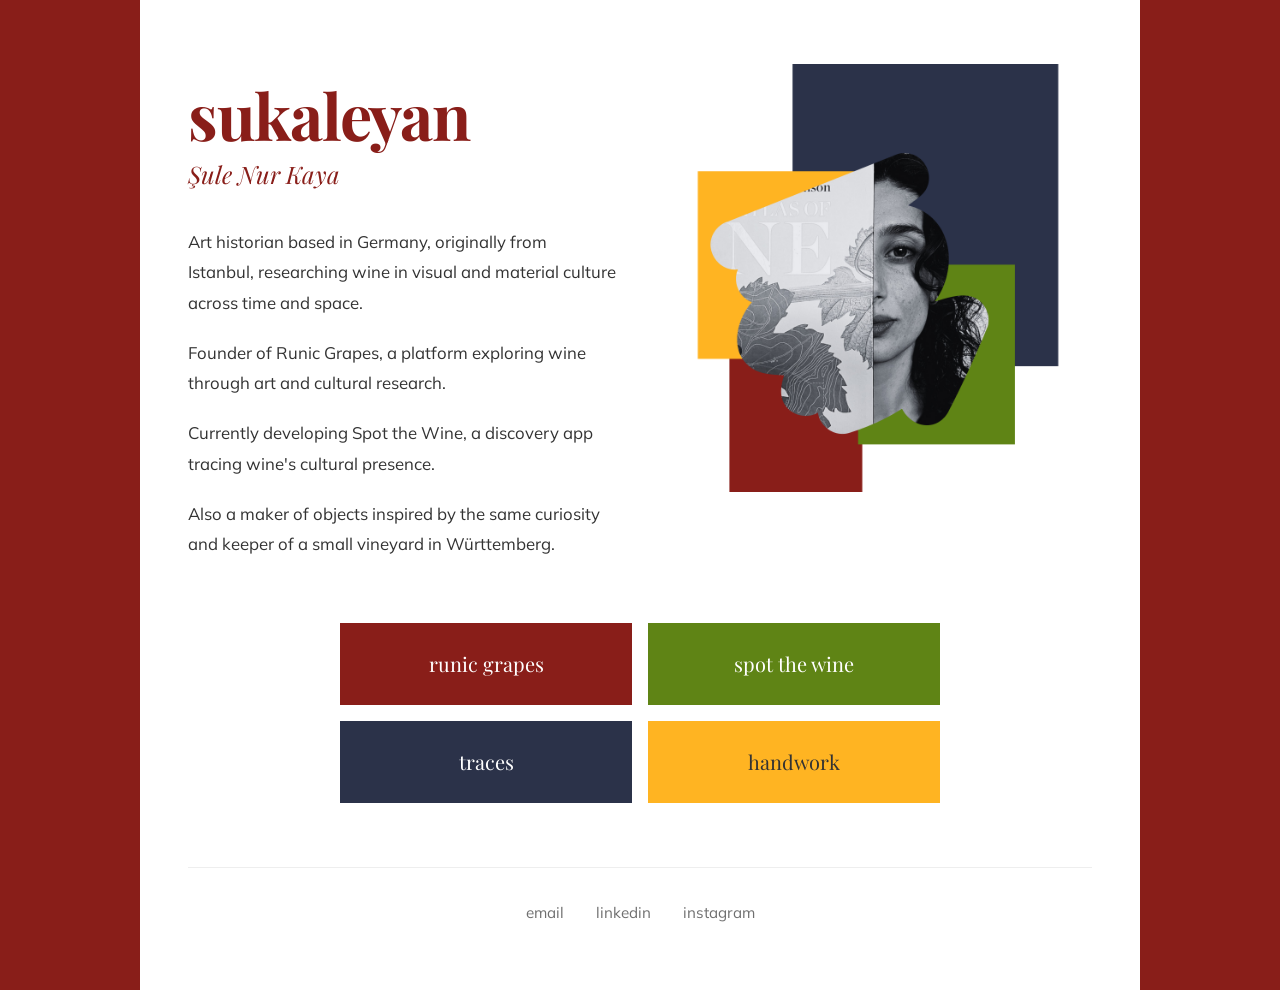
==== index.html @ 92184916 "Change body font from Inter to Mulish" ====
<!DOCTYPE html>
<html lang="en">
<head>
  <meta charset="UTF-8">
  <meta name="viewport" content="width=device-width, initial-scale=1.0">
  <meta name="description" content="Şule Nur Kaya — Art historian exploring wine's presence in art, architecture, and material culture.">
  <meta name="author" content="Şule Nur Kaya">
  <title>Sukaleyan | Şule Nur Kaya</title>

  <!-- Structured data -->
  <script type="application/ld+json">
  {
    "@context": "https://schema.org",
    "@type": "Person",
    "name": "Şule Nur Kaya",
    "alternateName": "Sukaleyan",
    "url": "https://sukaleyan.com",
    "sameAs": [
      "https://instagram.com/sukaleyan",
      "https://linkedin.com/in/sukaleyan",
      "https://runicgrapes.com"
    ],
    "jobTitle": "Art Historian",
    "description": "Art historian exploring wine in visual and material culture. Founder of Runic Grapes."
  }
  </script>

  <!-- Fonts -->
  <link rel="preconnect" href="https://fonts.googleapis.com">
  <link rel="preconnect" href="https://fonts.gstatic.com" crossorigin>
  <link href="https://fonts.googleapis.com/css2?family=Playfair+Display:ital,wght@0,400;0,700;1,400&family=Mulish:wght@400;500;600&display=swap" rel="stylesheet">

  <style>
    * {
      margin: 0;
      padding: 0;
      box-sizing: border-box;
    }

    :root {
      --burgundy: #891e19;
      --navy: #2b3249;
      --green: #5f8415;
      --gold: #ffb422;
      --white: #ffffff;
      --text-dark: #333333;
    }

    body {
      font-family: 'Mulish', -apple-system, BlinkMacSystemFont, sans-serif;
      font-weight: 400;
      line-height: 1.7;
      color: var(--text-dark);
      background-color: var(--burgundy);
      min-height: 100vh;
    }

    .container {
      max-width: 1000px;
      margin: 0 auto;
      padding: 4rem 3rem;
      background-color: var(--white);
      min-height: 100vh;
    }

    /* Hero Section - Two Column Layout */
    .hero {
      display: grid;
      grid-template-columns: 1fr 1fr;
      gap: 3rem;
      align-items: start;
      margin-bottom: 4rem;
    }

    .hero__content {
      padding-top: 1rem;
    }

    /* Header */
    .header__name {
      font-family: 'Playfair Display', Georgia, serif;
      font-size: 4rem;
      font-weight: 700;
      color: var(--burgundy);
      letter-spacing: -0.02em;
      line-height: 1.1;
      margin-bottom: 0.25rem;
    }

    .header__fullname {
      font-family: 'Playfair Display', Georgia, serif;
      font-size: 1.5rem;
      font-weight: 400;
      font-style: italic;
      color: var(--burgundy);
      margin-bottom: 2rem;
    }

    /* Bio */
    .bio {
      font-size: 1.05rem;
      line-height: 1.8;
    }

    .bio p {
      margin-bottom: 1.25rem;
    }

    .bio p:last-child {
      margin-bottom: 0;
    }

    /* Collage */
    .hero__collage {
      display: flex;
      justify-content: center;
      align-items: flex-start;
    }

    .hero__collage img {
      max-width: 100%;
      height: auto;
      max-height: 500px;
      object-fit: contain;
    }

    /* Projects Grid - 2x2 */
    .projects {
      display: grid;
      grid-template-columns: repeat(2, 1fr);
      gap: 1rem;
      max-width: 600px;
      margin: 0 auto 4rem auto;
    }

    .project {
      display: flex;
      align-items: center;
      justify-content: center;
      text-decoration: none;
      color: var(--white);
      font-family: 'Playfair Display', Georgia, serif;
      font-size: 1.25rem;
      font-weight: 400;
      text-align: center;
      padding: 1.5rem 2rem;
      transition: transform 0.2s ease, box-shadow 0.2s ease;
    }

    .project:hover {
      transform: translateY(-3px);
      box-shadow: 0 6px 20px rgba(0,0,0,0.15);
    }

    .project--runic {
      background-color: var(--burgundy);
    }

    .project--stw {
      background-color: var(--green);
    }

    .project--traces {
      background-color: var(--navy);
    }

    .project--handwork {
      background-color: var(--gold);
      color: var(--text-dark);
    }

    /* Footer */
    .footer {
      padding-top: 2rem;
      border-top: 1px solid #eee;
      display: flex;
      justify-content: center;
      gap: 2rem;
      flex-wrap: wrap;
    }

    .footer__link {
      color: var(--text-dark);
      text-decoration: none;
      font-size: 0.95rem;
      opacity: 0.7;
      transition: opacity 0.2s ease;
    }

    .footer__link:hover {
      opacity: 1;
    }

    /* Responsive */
    @media (max-width: 800px) {
      body {
        background-color: var(--white);
      }

      .container {
        padding: 3rem 1.5rem;
      }

      .hero {
        grid-template-columns: 1fr;
        gap: 2.5rem;
      }

      .hero__collage {
        order: -1;
      }

      .hero__collage img {
        max-height: 400px;
      }

      .header__name {
        font-size: 3rem;
      }

      .header__fullname {
        font-size: 1.25rem;
      }

      .bio {
        font-size: 1rem;
      }

      .projects {
        max-width: 100%;
      }

      .project {
        font-size: 1.1rem;
        padding: 1.25rem 1.5rem;
      }
    }

    @media (max-width: 500px) {
      .header__name {
        font-size: 2.5rem;
      }

      .projects {
        grid-template-columns: 1fr;
      }

      .footer {
        justify-content: center;
      }
    }
  </style>
</head>
<body>

  <main class="container">
    <!-- Hero Section -->
    <section class="hero">
      <div class="hero__content">
        <!-- Header -->
        <header>
          <h1 class="header__name">sukaleyan</h1>
          <p class="header__fullname">Şule Nur Kaya</p>
        </header>

        <!-- Bio -->
        <div class="bio">
          <p>Art historian based in Germany, originally from Istanbul, researching wine in visual and material culture across time and space.</p>
          <p>Founder of Runic Grapes, a platform exploring wine through art and cultural research.</p>
          <p>Currently developing Spot the Wine, a discovery app tracing wine's cultural presence.</p>
          <p>Also a maker of objects inspired by the same curiosity and keeper of a small vineyard in Württemberg.</p>
        </div>
      </div>

      <!-- Collage -->
      <div class="hero__collage">
        <img src="images/collage.png" alt="Şule Nur Kaya with The World Atlas of Wine - creative collage">
      </div>
    </section>

    <!-- Projects -->
    <section class="projects">
      <a href="https://runicgrapes.com" target="_blank" rel="noopener" class="project project--runic">runic grapes</a>
      <a href="https://runicgrapes.com/spot-the-wine.html" target="_blank" rel="noopener" class="project project--stw">spot the wine</a>
      <a href="traces.html" class="project project--traces">traces</a>
      <a href="handwork.html" class="project project--handwork">handwork</a>
    </section>

    <!-- Footer -->
    <footer class="footer">
      <a href="mailto:kayasulenur@gmail.com" class="footer__link">email</a>
      <a href="https://linkedin.com/in/sukaleyan" target="_blank" rel="noopener" class="footer__link">linkedin</a>
      <a href="https://instagram.com/sukaleyan" target="_blank" rel="noopener" class="footer__link">instagram</a>
    </footer>
  </main>

</body>
</html>
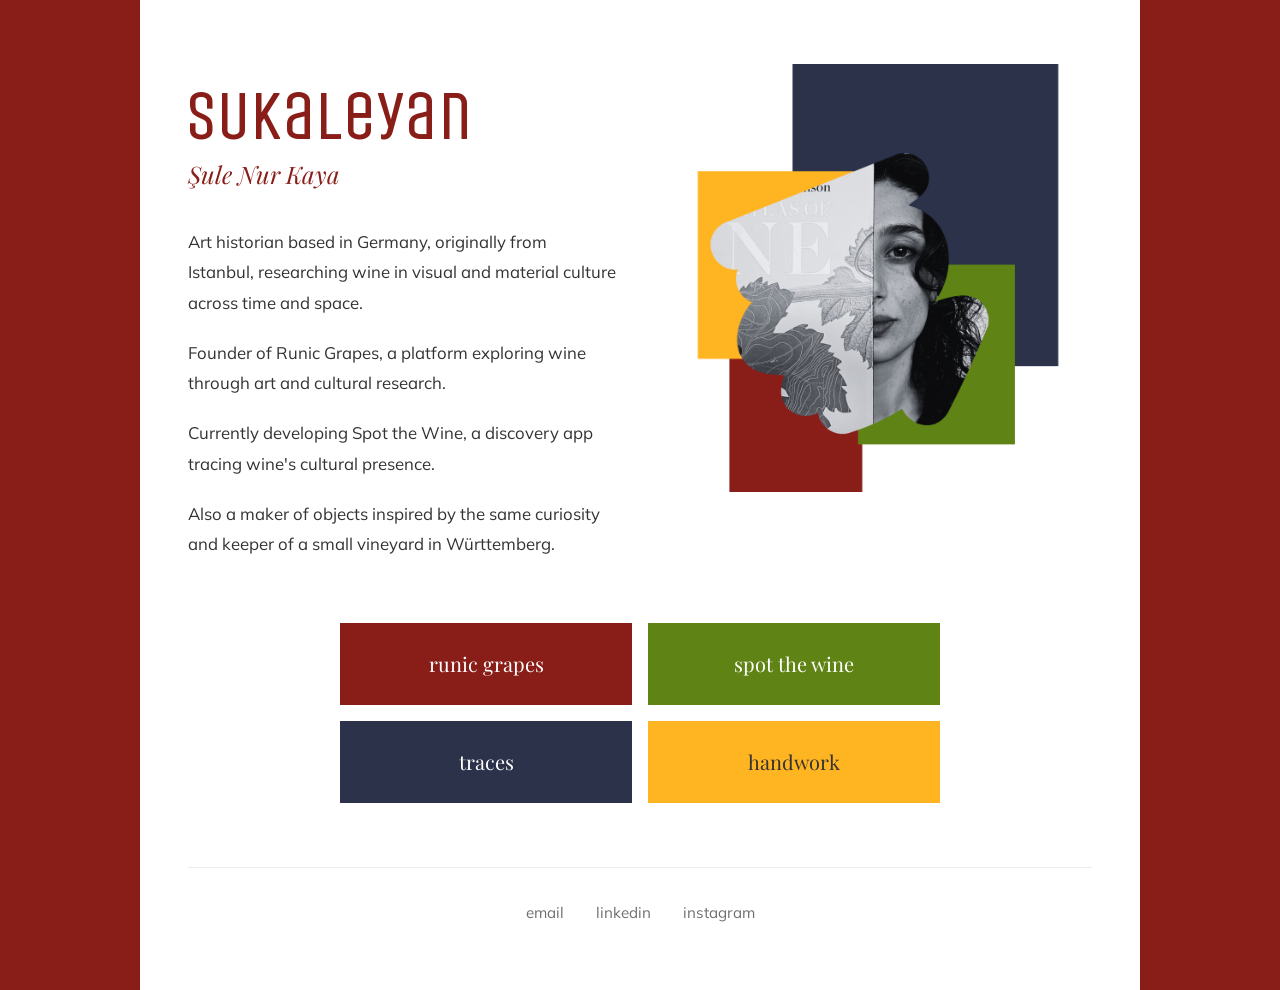
==== commit 2624be44: "Add Laqonic font for sukaleyan header" ====
--- a/index.html
+++ b/index.html
@@ -31,6 +31,15 @@
   <link href="https://fonts.googleapis.com/css2?family=Playfair+Display:ital,wght@0,400;0,700;1,400&family=Mulish:wght@400;500;600&display=swap" rel="stylesheet">
 
   <style>
+    @font-face {
+      font-family: 'Laqonic';
+      src: url('fonts/Laqonic4FUnicase-Light.woff2') format('woff2'),
+           url('fonts/Laqonic4FUnicase-Light.woff') format('woff');
+      font-weight: 300;
+      font-style: normal;
+      font-display: swap;
+    }
+
     * {
       margin: 0;
       padding: 0;
@@ -78,11 +87,11 @@
 
     /* Header */
     .header__name {
-      font-family: 'Playfair Display', Georgia, serif;
+      font-family: 'Laqonic', sans-serif;
       font-size: 4rem;
-      font-weight: 700;
+      font-weight: 300;
       color: var(--burgundy);
-      letter-spacing: -0.02em;
+      letter-spacing: 0.05em;
       line-height: 1.1;
       margin-bottom: 0.25rem;
     }
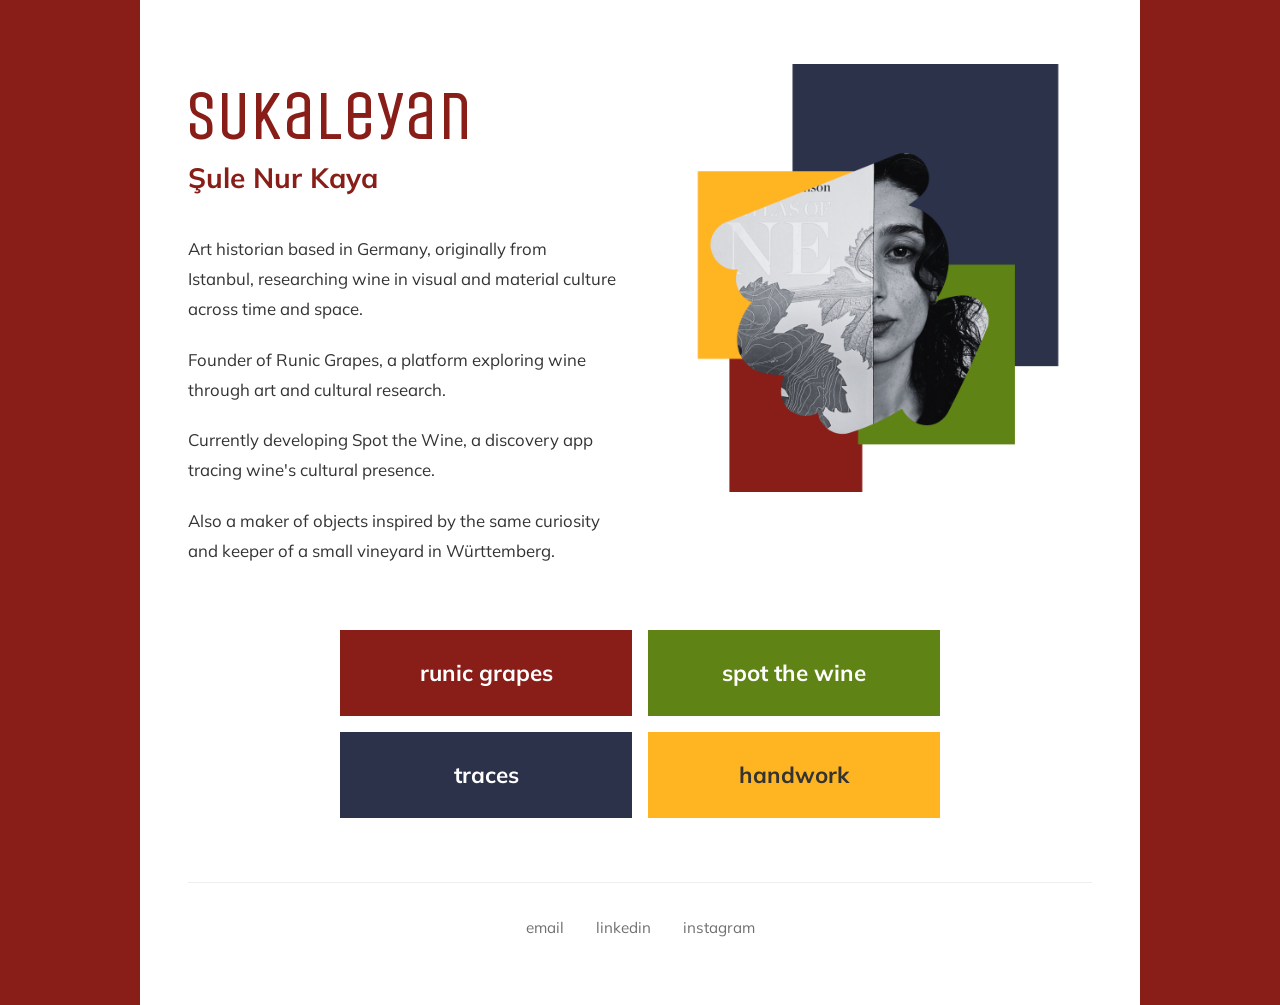
==== commit 7f932a01: "Change fullname and project buttons to Mulish bold" ====
--- a/index.html
+++ b/index.html
@@ -28,7 +28,7 @@
   <!-- Fonts -->
   <link rel="preconnect" href="https://fonts.googleapis.com">
   <link rel="preconnect" href="https://fonts.gstatic.com" crossorigin>
-  <link href="https://fonts.googleapis.com/css2?family=Playfair+Display:ital,wght@0,400;0,700;1,400&family=Mulish:wght@400;500;600&display=swap" rel="stylesheet">
+  <link href="https://fonts.googleapis.com/css2?family=Mulish:wght@400;500;600;700&display=swap" rel="stylesheet">
 
   <style>
     @font-face {
@@ -97,10 +97,9 @@
     }
 
     .header__fullname {
-      font-family: 'Playfair Display', Georgia, serif;
-      font-size: 1.5rem;
-      font-weight: 400;
-      font-style: italic;
+      font-family: 'Mulish', sans-serif;
+      font-size: 1.75rem;
+      font-weight: 700;
       color: var(--burgundy);
       margin-bottom: 2rem;
     }
@@ -148,9 +147,9 @@
       justify-content: center;
       text-decoration: none;
       color: var(--white);
-      font-family: 'Playfair Display', Georgia, serif;
-      font-size: 1.25rem;
-      font-weight: 400;
+      font-family: 'Mulish', sans-serif;
+      font-size: 1.4rem;
+      font-weight: 700;
       text-align: center;
       padding: 1.5rem 2rem;
       transition: transform 0.2s ease, box-shadow 0.2s ease;
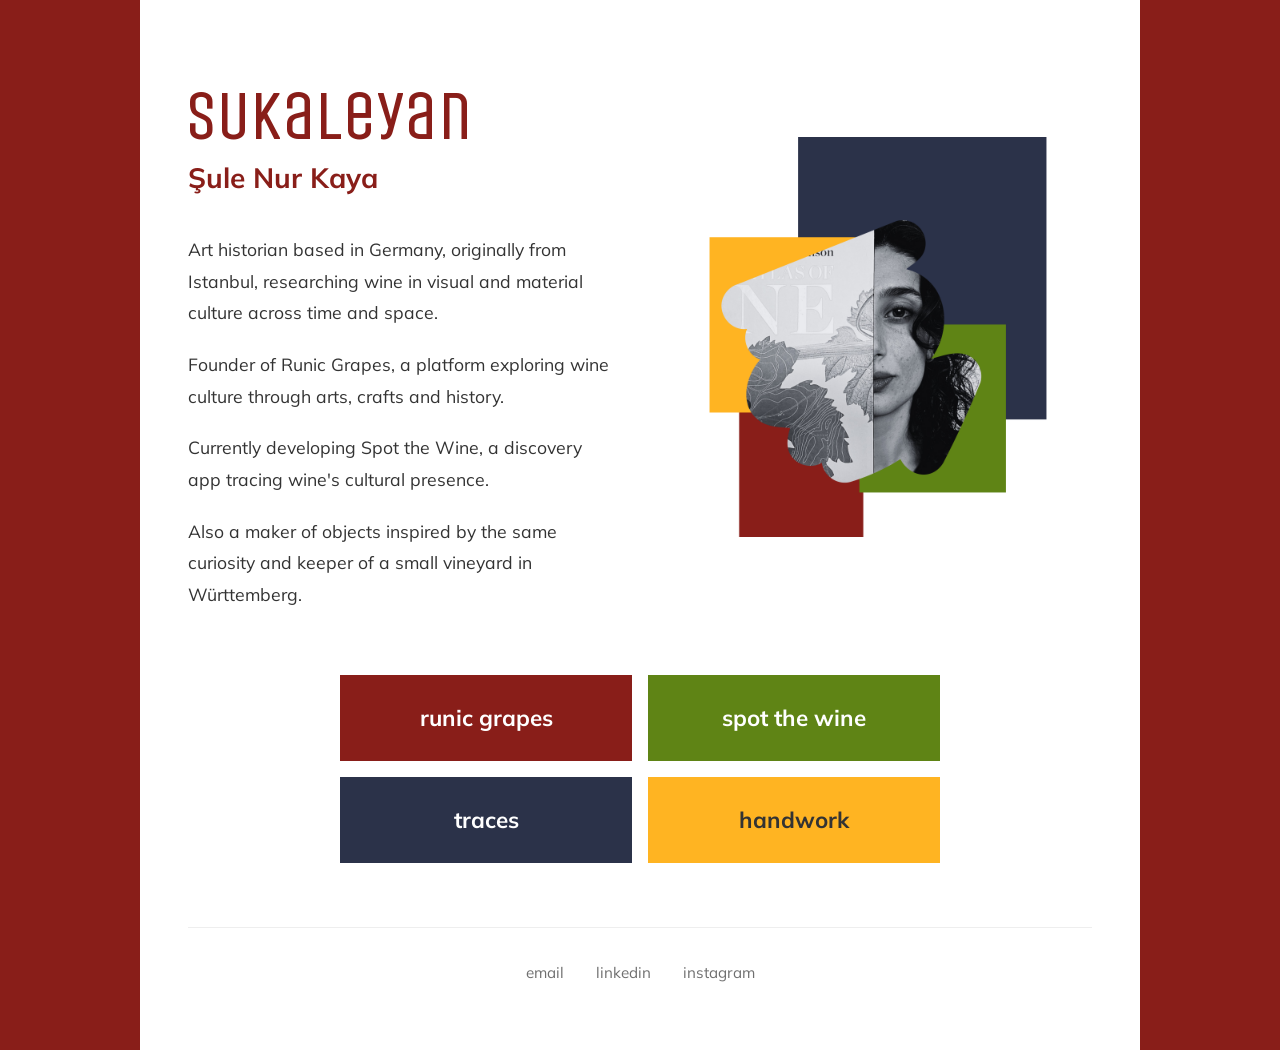
==== commit 0d756d5f: "Align hero vertically, smaller collage, larger bio text, update Runic Grapes description" ====
--- a/index.html
+++ b/index.html
@@ -77,7 +77,7 @@
       display: grid;
       grid-template-columns: 1fr 1fr;
       gap: 3rem;
-      align-items: start;
+      align-items: center;
       margin-bottom: 4rem;
     }
 
@@ -106,7 +106,7 @@
 
     /* Bio */
     .bio {
-      font-size: 1.05rem;
+      font-size: 1.1rem;
       line-height: 1.8;
     }
 
@@ -128,7 +128,7 @@
     .hero__collage img {
       max-width: 100%;
       height: auto;
-      max-height: 500px;
+      max-height: 400px;
       object-fit: contain;
     }
 
@@ -274,7 +274,7 @@
         <!-- Bio -->
         <div class="bio">
           <p>Art historian based in Germany, originally from Istanbul, researching wine in visual and material culture across time and space.</p>
-          <p>Founder of Runic Grapes, a platform exploring wine through art and cultural research.</p>
+          <p>Founder of Runic Grapes, a platform exploring wine culture through arts, crafts and history.</p>
           <p>Currently developing Spot the Wine, a discovery app tracing wine's cultural presence.</p>
           <p>Also a maker of objects inspired by the same curiosity and keeper of a small vineyard in Württemberg.</p>
         </div>
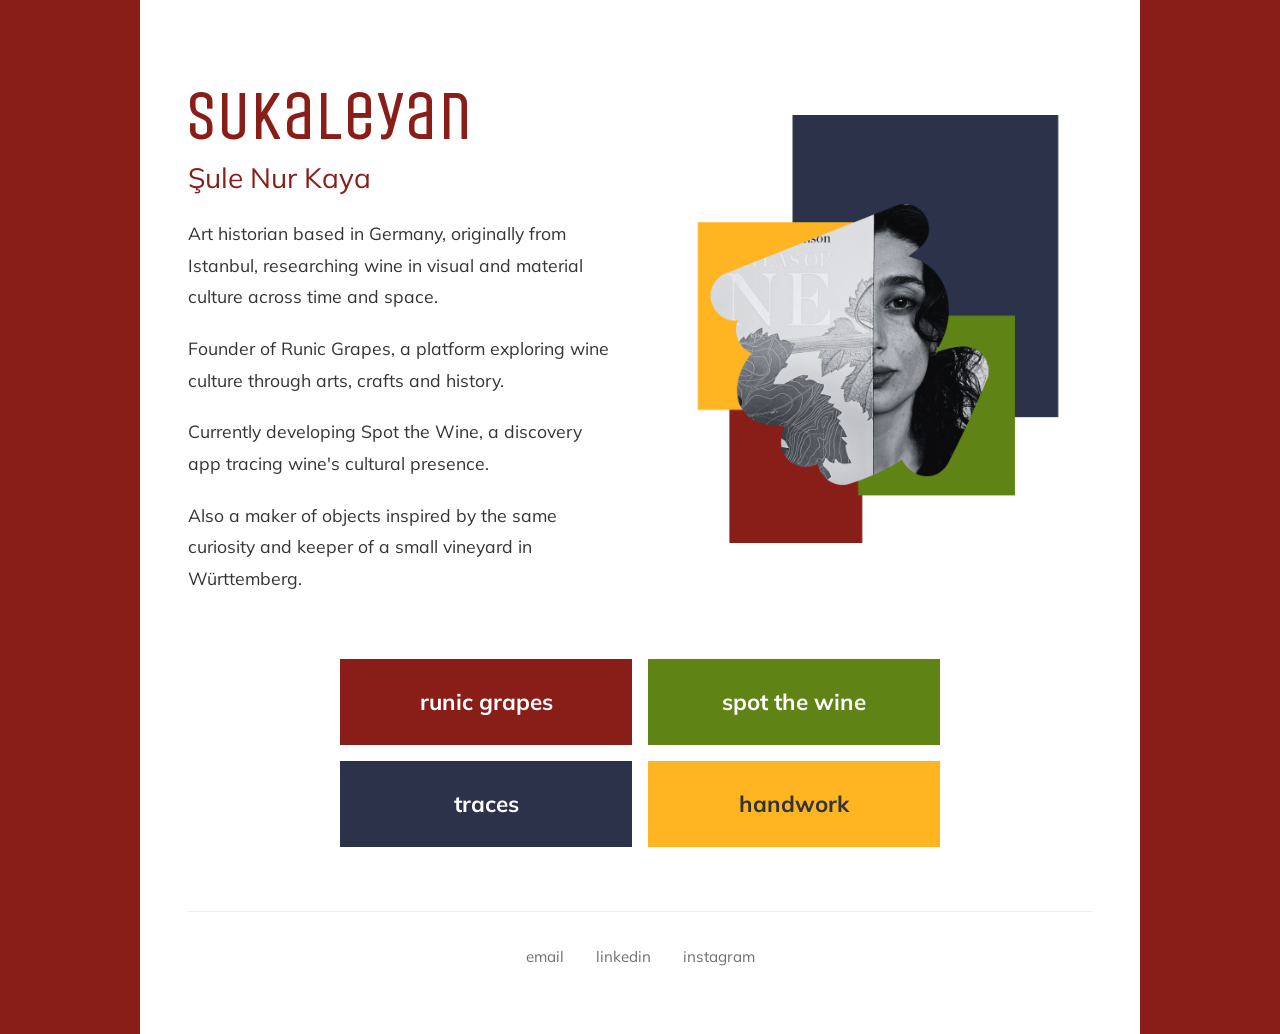
==== commit 929eb47b: "Fix fullname weight, larger collage, less spacing, add Laqonic to all page headers" ====
--- a/index.html
+++ b/index.html
@@ -99,9 +99,9 @@
     .header__fullname {
       font-family: 'Mulish', sans-serif;
       font-size: 1.75rem;
-      font-weight: 700;
+      font-weight: 400;
       color: var(--burgundy);
-      margin-bottom: 2rem;
+      margin-bottom: 1rem;
     }
 
     /* Bio */
@@ -128,7 +128,7 @@
     .hero__collage img {
       max-width: 100%;
       height: auto;
-      max-height: 400px;
+      max-height: 480px;
       object-fit: contain;
     }
 
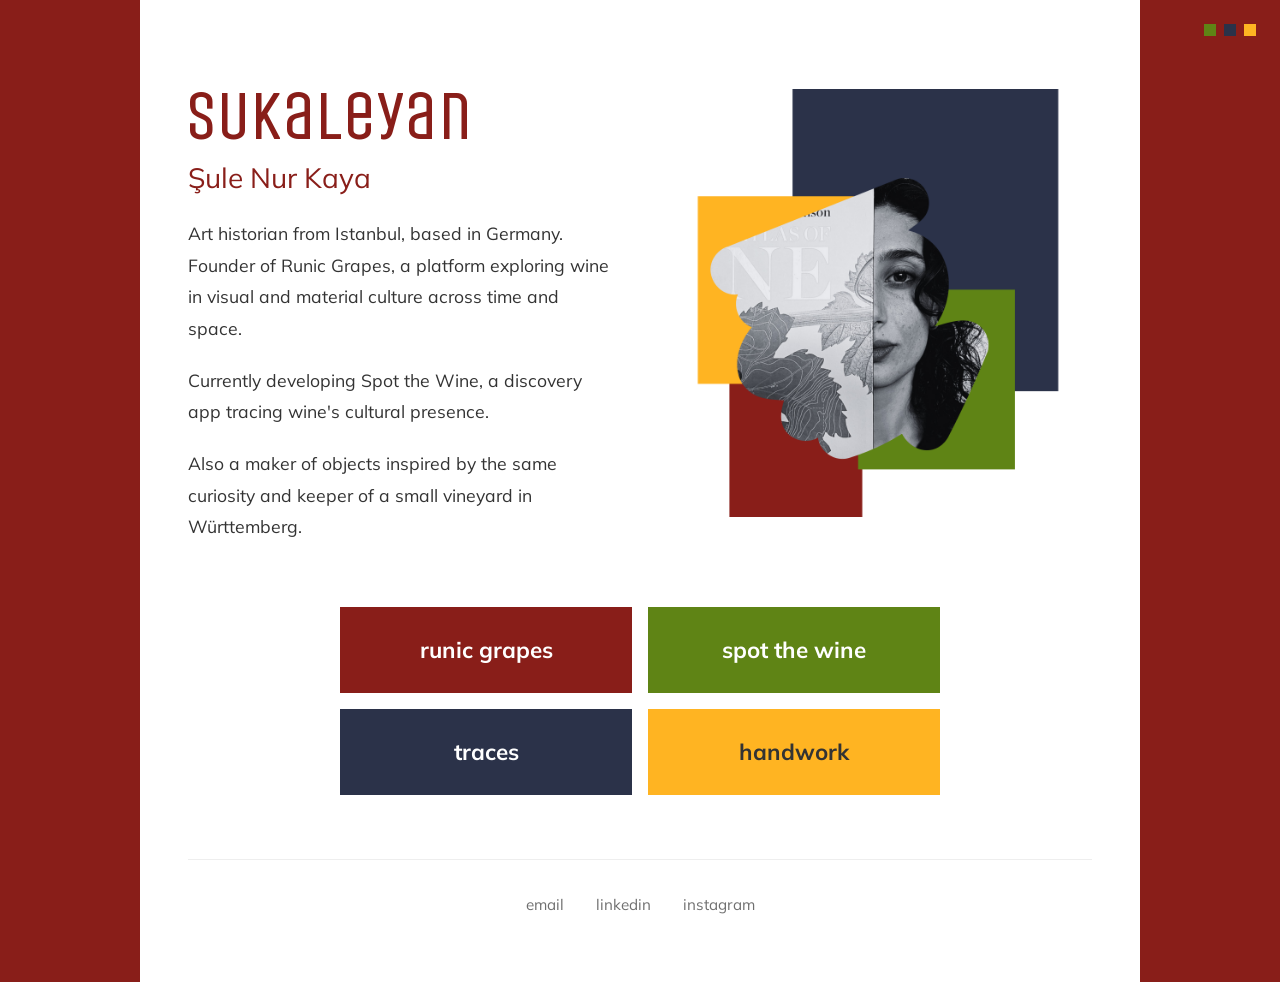
==== commit 43013d7d: "Add mini-nav, update mobile layout, combine bio, add Istanbul traces - Add fixed mini-nav with color" ====
--- a/index.html
+++ b/index.html
@@ -177,6 +177,54 @@
       color: var(--text-dark);
     }
 
+    /* Mini Nav */
+    .mini-nav {
+      position: fixed;
+      top: 1.5rem;
+      right: 1.5rem;
+      display: flex;
+      gap: 0.5rem;
+      z-index: 100;
+    }
+
+    .mini-nav__item {
+      width: 12px;
+      height: 12px;
+      display: block;
+      position: relative;
+    }
+
+    .mini-nav__item--runic { background-color: var(--burgundy); }
+    .mini-nav__item--stw { background-color: var(--green); }
+    .mini-nav__item--traces { background-color: var(--navy); }
+    .mini-nav__item--handwork { background-color: var(--gold); }
+
+    .mini-nav__label {
+      position: absolute;
+      top: 100%;
+      right: 0;
+      margin-top: 0.5rem;
+      font-family: 'Mulish', sans-serif;
+      font-size: 0.75rem;
+      font-weight: 600;
+      color: var(--text-dark);
+      white-space: nowrap;
+      opacity: 0;
+      transform: translateY(-4px);
+      transition: opacity 0.2s ease, transform 0.2s ease;
+      pointer-events: none;
+    }
+
+    .mini-nav__item:hover .mini-nav__label {
+      opacity: 1;
+      transform: translateY(0);
+    }
+
+    .mini-nav__item:hover {
+      transform: scale(1.2);
+      transition: transform 0.15s ease;
+    }
+
     /* Footer */
     .footer {
       padding-top: 2rem;
@@ -215,7 +263,7 @@
       }
 
       .hero__collage {
-        order: -1;
+        order: 1;
       }
 
       .hero__collage img {
@@ -260,6 +308,22 @@
   </style>
 </head>
 <body>
+
+  <!-- Mini Navigation -->
+  <nav class="mini-nav">
+    <a href="https://runicgrapes.com" target="_blank" rel="noopener" class="mini-nav__item mini-nav__item--runic">
+      <span class="mini-nav__label">runic grapes</span>
+    </a>
+    <a href="https://runicgrapes.com/spot-the-wine.html" target="_blank" rel="noopener" class="mini-nav__item mini-nav__item--stw">
+      <span class="mini-nav__label">spot the wine</span>
+    </a>
+    <a href="traces.html" class="mini-nav__item mini-nav__item--traces">
+      <span class="mini-nav__label">traces</span>
+    </a>
+    <a href="handwork.html" class="mini-nav__item mini-nav__item--handwork">
+      <span class="mini-nav__label">handwork</span>
+    </a>
+  </nav>
 
   <main class="container">
     <!-- Hero Section -->
@@ -273,8 +337,7 @@
 
         <!-- Bio -->
         <div class="bio">
-          <p>Art historian based in Germany, originally from Istanbul, researching wine in visual and material culture across time and space.</p>
-          <p>Founder of Runic Grapes, a platform exploring wine culture through arts, crafts and history.</p>
+          <p>Art historian from Istanbul, based in Germany. Founder of Runic Grapes, a platform exploring wine in visual and material culture across time and space.</p>
           <p>Currently developing Spot the Wine, a discovery app tracing wine's cultural presence.</p>
           <p>Also a maker of objects inspired by the same curiosity and keeper of a small vineyard in Württemberg.</p>
         </div>
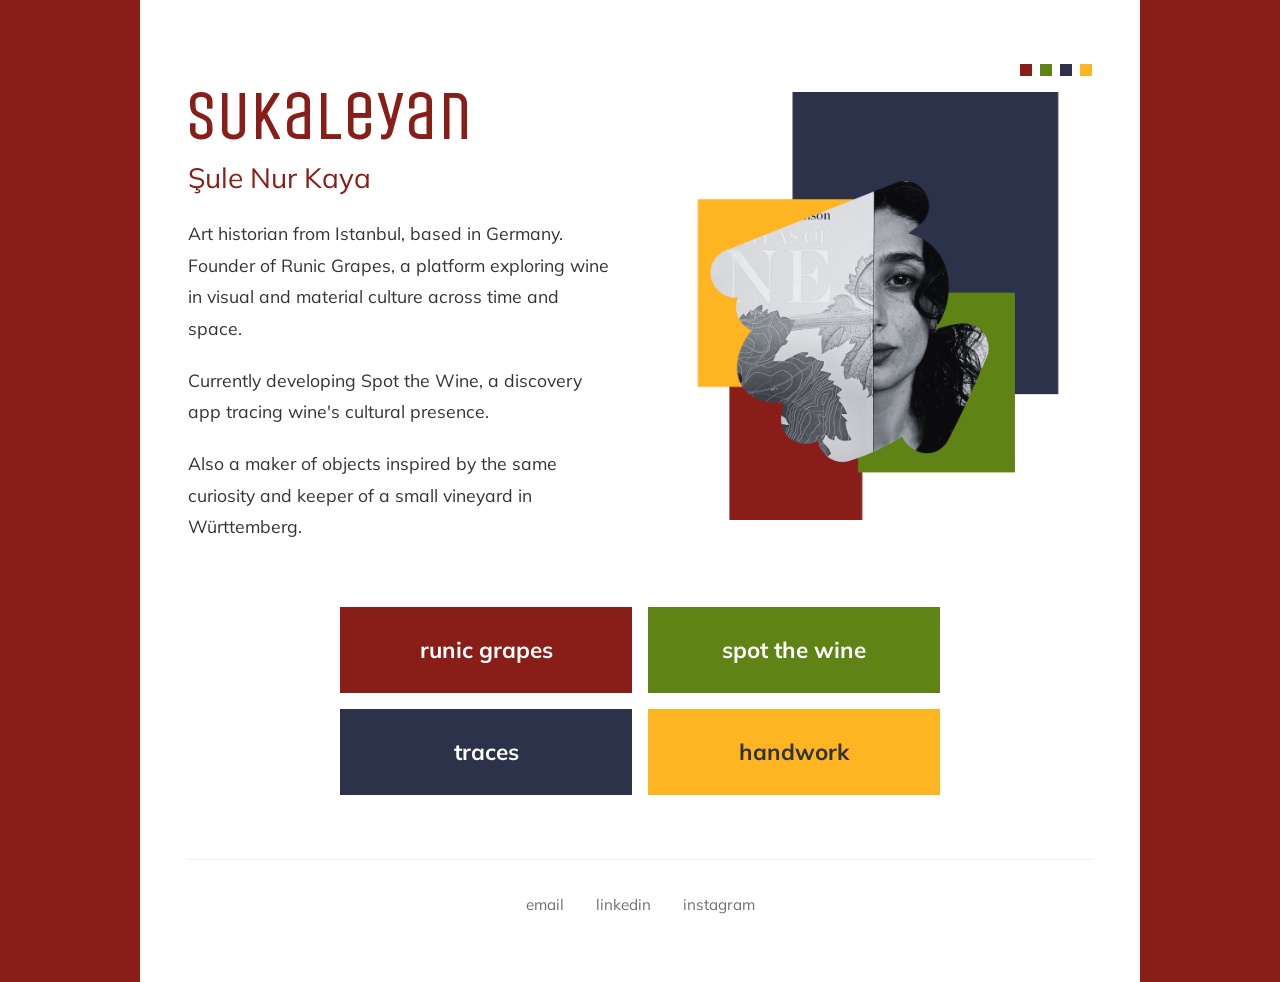
==== commit 3f2d6ad3: "Reposition mini-nav: desktop above collage, mobile next to name - Desktop: mini-nav in white area, t" ====
--- a/index.html
+++ b/index.html
@@ -77,7 +77,7 @@
       display: grid;
       grid-template-columns: 1fr 1fr;
       gap: 3rem;
-      align-items: center;
+      align-items: start;
       margin-bottom: 4rem;
     }
 
@@ -85,7 +85,20 @@
       padding-top: 1rem;
     }
 
+    .hero__right {
+      display: flex;
+      flex-direction: column;
+      align-items: flex-end;
+      gap: 1rem;
+    }
+
     /* Header */
+    .header {
+      display: flex;
+      justify-content: space-between;
+      align-items: flex-start;
+    }
+
     .header__name {
       font-family: 'Laqonic', sans-serif;
       font-size: 4rem;
@@ -123,6 +136,7 @@
       display: flex;
       justify-content: center;
       align-items: flex-start;
+      width: 100%;
     }
 
     .hero__collage img {
@@ -179,12 +193,12 @@
 
     /* Mini Nav */
     .mini-nav {
-      position: fixed;
-      top: 1.5rem;
-      right: 1.5rem;
       display: flex;
       gap: 0.5rem;
-      z-index: 100;
+    }
+
+    .mini-nav--mobile {
+      display: none;
     }
 
     .mini-nav__item {
@@ -259,27 +273,50 @@
 
       .hero {
         grid-template-columns: 1fr;
-        gap: 2.5rem;
+        gap: 1.5rem;
+      }
+
+      .hero__content {
+        display: contents;
+      }
+
+      .header {
+        order: 1;
+      }
+
+      .hero__right {
+        display: contents;
+      }
+
+      .mini-nav--desktop {
+        display: none;
+      }
+
+      .mini-nav--mobile {
+        display: flex;
+        align-items: center;
+        padding-top: 0.5rem;
       }
 
       .hero__collage {
-        order: 1;
+        order: 2;
       }
 
       .hero__collage img {
         max-height: 400px;
       }
 
+      .bio {
+        order: 3;
+        font-size: 1rem;
+      }
+
       .header__name {
         font-size: 3rem;
       }
 
       .header__fullname {
         font-size: 1.25rem;
-      }
-
-      .bio {
-        font-size: 1rem;
       }
 
       .projects {
@@ -308,31 +345,24 @@
   </style>
 </head>
 <body>
-
-  <!-- Mini Navigation -->
-  <nav class="mini-nav">
-    <a href="https://runicgrapes.com" target="_blank" rel="noopener" class="mini-nav__item mini-nav__item--runic">
-      <span class="mini-nav__label">runic grapes</span>
-    </a>
-    <a href="https://runicgrapes.com/spot-the-wine.html" target="_blank" rel="noopener" class="mini-nav__item mini-nav__item--stw">
-      <span class="mini-nav__label">spot the wine</span>
-    </a>
-    <a href="traces.html" class="mini-nav__item mini-nav__item--traces">
-      <span class="mini-nav__label">traces</span>
-    </a>
-    <a href="handwork.html" class="mini-nav__item mini-nav__item--handwork">
-      <span class="mini-nav__label">handwork</span>
-    </a>
-  </nav>
 
   <main class="container">
     <!-- Hero Section -->
     <section class="hero">
       <div class="hero__content">
         <!-- Header -->
-        <header>
-          <h1 class="header__name">sukaleyan</h1>
-          <p class="header__fullname">Şule Nur Kaya</p>
+        <header class="header">
+          <div class="header__text">
+            <h1 class="header__name">sukaleyan</h1>
+            <p class="header__fullname">Şule Nur Kaya</p>
+          </div>
+          <!-- Mini Nav (mobile) -->
+          <nav class="mini-nav mini-nav--mobile">
+            <a href="https://runicgrapes.com" target="_blank" rel="noopener" class="mini-nav__item mini-nav__item--runic"><span class="mini-nav__label">runic grapes</span></a>
+            <a href="https://runicgrapes.com/spot-the-wine.html" target="_blank" rel="noopener" class="mini-nav__item mini-nav__item--stw"><span class="mini-nav__label">spot the wine</span></a>
+            <a href="traces.html" class="mini-nav__item mini-nav__item--traces"><span class="mini-nav__label">traces</span></a>
+            <a href="handwork.html" class="mini-nav__item mini-nav__item--handwork"><span class="mini-nav__label">handwork</span></a>
+          </nav>
         </header>
 
         <!-- Bio -->
@@ -343,9 +373,19 @@
         </div>
       </div>
 
-      <!-- Collage -->
-      <div class="hero__collage">
-        <img src="images/collage.png" alt="Şule Nur Kaya with The World Atlas of Wine - creative collage">
+      <!-- Right column -->
+      <div class="hero__right">
+        <!-- Mini Nav (desktop) -->
+        <nav class="mini-nav mini-nav--desktop">
+          <a href="https://runicgrapes.com" target="_blank" rel="noopener" class="mini-nav__item mini-nav__item--runic"><span class="mini-nav__label">runic grapes</span></a>
+          <a href="https://runicgrapes.com/spot-the-wine.html" target="_blank" rel="noopener" class="mini-nav__item mini-nav__item--stw"><span class="mini-nav__label">spot the wine</span></a>
+          <a href="traces.html" class="mini-nav__item mini-nav__item--traces"><span class="mini-nav__label">traces</span></a>
+          <a href="handwork.html" class="mini-nav__item mini-nav__item--handwork"><span class="mini-nav__label">handwork</span></a>
+        </nav>
+        <!-- Collage -->
+        <div class="hero__collage">
+          <img src="images/collage.png" alt="Şule Nur Kaya with The World Atlas of Wine - creative collage">
+        </div>
       </div>
     </section>
 
